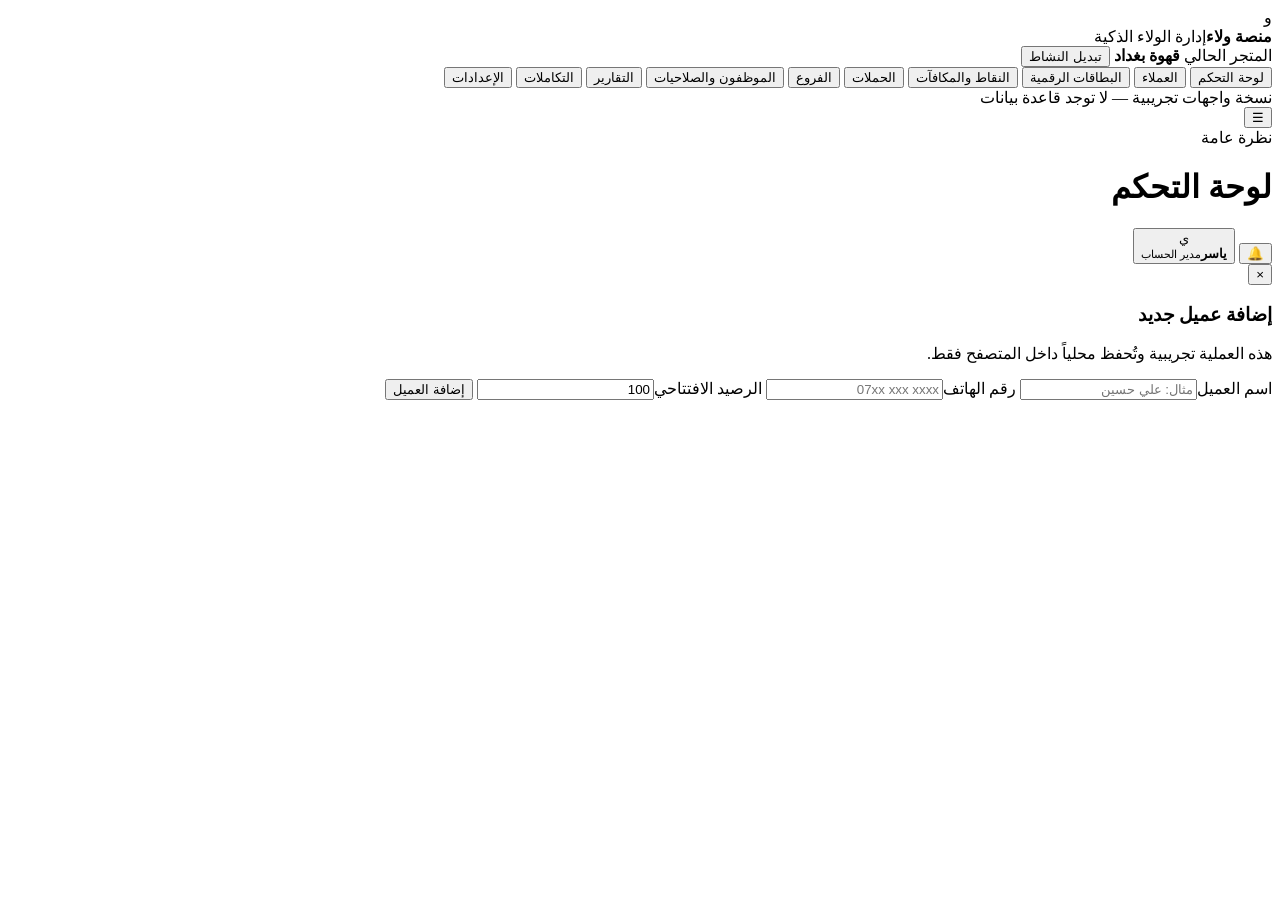
==== index.html @ f23ba0c6 "Initialize frontend demo" ====
<!doctype html>
<html lang="ar" dir="rtl">
<head>
  <meta charset="utf-8" />
  <meta name="viewport" content="width=device-width,initial-scale=1" />
  <title>منصة ولاء — نسخة تجريبية</title>
  <link rel="preconnect" href="https://fonts.googleapis.com">
  <link rel="preconnect" href="https://fonts.gstatic.com" crossorigin>
  <link href="https://fonts.googleapis.com/css2?family=Tajawal:wght@400;500;600;700;800&display=swap" rel="stylesheet">
  <link rel="stylesheet" href="styles.css" />
</head>
<body>
  <div class="app-shell">
    <aside class="sidebar" id="sidebar">
      <div class="brand">
        <div class="brand-mark">و</div>
        <div><strong>منصة ولاء</strong><span>إدارة الولاء الذكية</span></div>
      </div>
      <div class="tenant-box">
        <span>المتجر الحالي</span>
        <strong>قهوة بغداد</strong>
        <button id="tenantBtn">تبديل النشاط</button>
      </div>
      <nav>
        <button class="nav-item active" data-view="dashboard">لوحة التحكم</button>
        <button class="nav-item" data-view="customers">العملاء</button>
        <button class="nav-item" data-view="cards">البطاقات الرقمية</button>
        <button class="nav-item" data-view="rewards">النقاط والمكافآت</button>
        <button class="nav-item" data-view="campaigns">الحملات</button>
        <button class="nav-item" data-view="branches">الفروع</button>
        <button class="nav-item" data-view="team">الموظفون والصلاحيات</button>
        <button class="nav-item" data-view="reports">التقارير</button>
        <button class="nav-item" data-view="integrations">التكاملات</button>
        <button class="nav-item" data-view="settings">الإعدادات</button>
      </nav>
      <div class="sidebar-footer">نسخة واجهات تجريبية — لا توجد قاعدة بيانات</div>
    </aside>

    <main class="main">
      <header class="topbar">
        <button class="menu-btn" id="menuBtn">☰</button>
        <div class="page-title"><span id="eyebrow">نظرة عامة</span><h1 id="pageTitle">لوحة التحكم</h1></div>
        <div class="top-actions">
          <button class="ghost">🔔</button>
          <button class="profile"><span>ي</span><div><strong>ياسر</strong><small>مدير الحساب</small></div></button>
        </div>
      </header>

      <section id="content" class="content"></section>
    </main>
  </div>

  <div class="modal-backdrop" id="modalBackdrop">
    <div class="modal">
      <button class="modal-close" id="modalClose">×</button>
      <h3>إضافة عميل جديد</h3>
      <p>هذه العملية تجريبية وتُحفظ محلياً داخل المتصفح فقط.</p>
      <form id="customerForm">
        <label>اسم العميل<input id="customerName" required placeholder="مثال: علي حسين" /></label>
        <label>رقم الهاتف<input id="customerPhone" required placeholder="07xx xxx xxxx" /></label>
        <label>الرصيد الافتتاحي<input id="customerPoints" type="number" min="0" value="100" /></label>
        <button class="primary wide" type="submit">إضافة العميل</button>
      </form>
    </div>
  </div>

  <script src="app.js"></script>
</body>
</html>
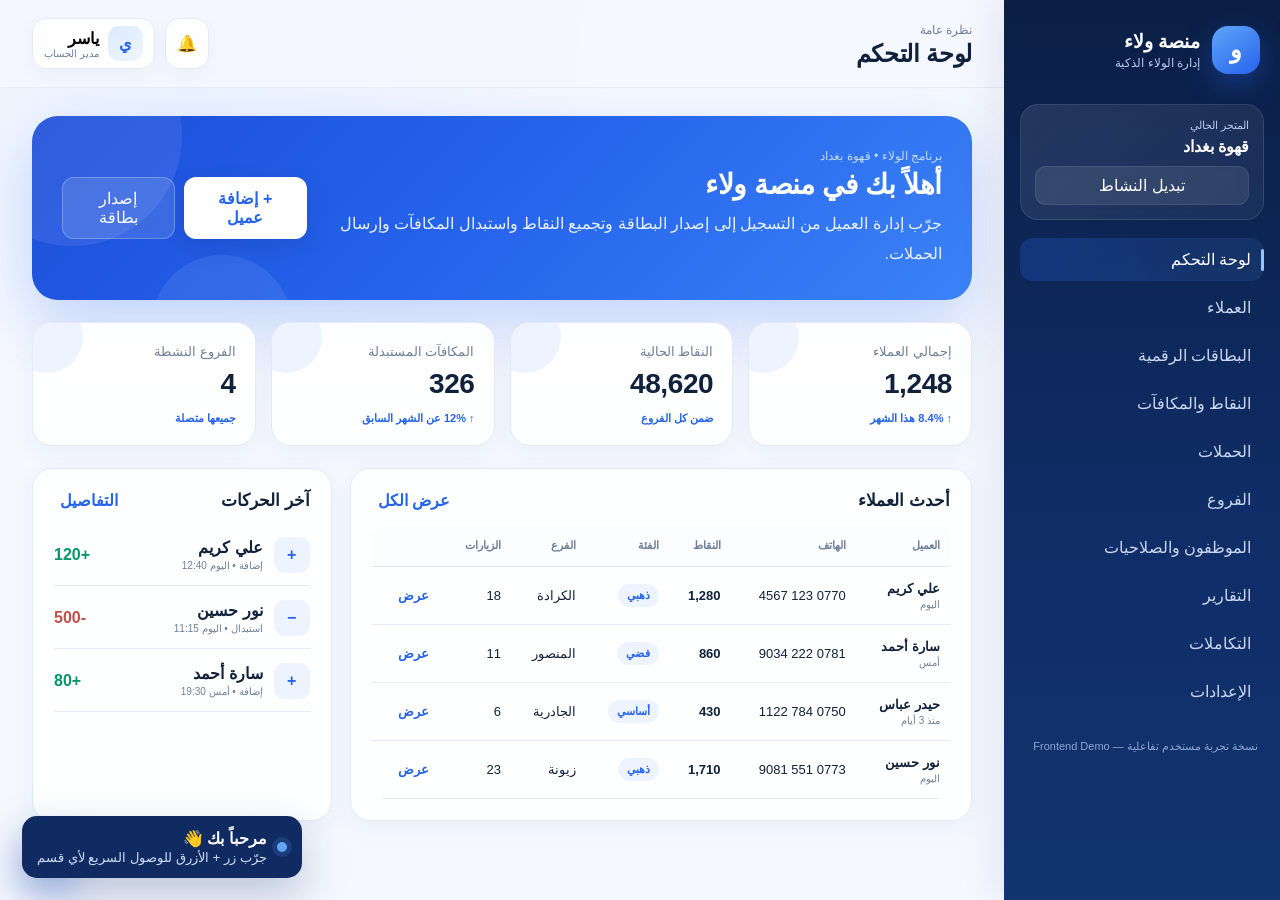
==== commit 13b05a84: "Load modern UX interaction layer" ====
--- a/index.html
+++ b/index.html
@@ -3,7 +3,8 @@
 <head>
   <meta charset="utf-8" />
   <meta name="viewport" content="width=device-width,initial-scale=1" />
-  <title>منصة ولاء — نسخة تجريبية</title>
+  <meta name="theme-color" content="#1d4ed8" />
+  <title>منصة ولاء — تجربة حديثة</title>
   <link rel="preconnect" href="https://fonts.googleapis.com">
   <link rel="preconnect" href="https://fonts.gstatic.com" crossorigin>
   <link href="https://fonts.googleapis.com/css2?family=Tajawal:wght@400;500;600;700;800&display=swap" rel="stylesheet">
@@ -33,7 +34,7 @@
         <button class="nav-item" data-view="integrations">التكاملات</button>
         <button class="nav-item" data-view="settings">الإعدادات</button>
       </nav>
-      <div class="sidebar-footer">نسخة واجهات تجريبية — لا توجد قاعدة بيانات</div>
+      <div class="sidebar-footer">نسخة تجربة مستخدم تفاعلية — Frontend Demo</div>
     </aside>
 
     <main class="main">
@@ -41,29 +42,16 @@
         <button class="menu-btn" id="menuBtn">☰</button>
         <div class="page-title"><span id="eyebrow">نظرة عامة</span><h1 id="pageTitle">لوحة التحكم</h1></div>
         <div class="top-actions">
-          <button class="ghost">🔔</button>
+          <button class="ghost" title="التنبيهات">🔔</button>
           <button class="profile"><span>ي</span><div><strong>ياسر</strong><small>مدير الحساب</small></div></button>
         </div>
       </header>
-
       <section id="content" class="content"></section>
     </main>
   </div>
 
-  <div class="modal-backdrop" id="modalBackdrop">
-    <div class="modal">
-      <button class="modal-close" id="modalClose">×</button>
-      <h3>إضافة عميل جديد</h3>
-      <p>هذه العملية تجريبية وتُحفظ محلياً داخل المتصفح فقط.</p>
-      <form id="customerForm">
-        <label>اسم العميل<input id="customerName" required placeholder="مثال: علي حسين" /></label>
-        <label>رقم الهاتف<input id="customerPhone" required placeholder="07xx xxx xxxx" /></label>
-        <label>الرصيد الافتتاحي<input id="customerPoints" type="number" min="0" value="100" /></label>
-        <button class="primary wide" type="submit">إضافة العميل</button>
-      </form>
-    </div>
-  </div>
-
+  <div class="modal-backdrop" id="modalBackdrop"><div class="modal"></div></div>
   <script src="app.js"></script>
+  <script src="ux.js"></script>
 </body>
 </html>
--- a/styles.css
+++ b/styles.css
@@ -0,0 +1 @@
+:root{--bg:#f5f8ff;--card:#ffffff;--card2:#f9fbff;--text:#10213b;--muted:#6f7f98;--line:#e3eaf5;--primary:#2563eb;--primary2:#1d4ed8;--primary3:#60a5fa;--soft:#eef4ff;--soft2:#f7faff;--danger:#dc2626;--success:#059669;--warning:#d97706;--shadow:0 14px 40px rgba(37,99,235,.08);--shadow-lg:0 24px 70px rgba(37,99,235,.14);--radius:20px}*{box-sizing:border-box}html{scroll-behavior:smooth}body{margin:0;font-family:'Tajawal',sans-serif;background:radial-gradient(circle at 15% 0%,#eaf2ff 0,transparent 30%),var(--bg);color:var(--text);min-height:100vh}button,input,select,textarea{font:inherit}button{transition:.22s ease}.app-shell{display:flex;min-height:100vh}.sidebar{width:276px;background:linear-gradient(180deg,#0b1f45 0%,#0f2d67 58%,#12346f 100%);color:#fff;padding:22px 16px;position:fixed;top:0;right:0;bottom:0;overflow:auto;box-shadow:-10px 0 35px rgba(9,30,66,.08);z-index:40}.brand{display:flex;gap:12px;align-items:center;margin-bottom:20px;padding:4px 4px 10px}.brand-mark{width:48px;height:48px;border-radius:16px;background:linear-gradient(145deg,#60a5fa,#2563eb);display:grid;place-items:center;font-weight:800;font-size:24px;box-shadow:0 10px 28px rgba(37,99,235,.35)}.brand strong{display:block;font-size:19px}.brand span{display:block;font-size:12px;color:#b7caee;margin-top:3px}.tenant-box{background:linear-gradient(135deg,rgba(255,255,255,.10),rgba(255,255,255,.05));border:1px solid rgba(255,255,255,.10);padding:14px;border-radius:18px;margin-bottom:18px;backdrop-filter:blur(10px)}.tenant-box span{display:block;font-size:11px;color:#b7caee}.tenant-box strong{display:block;margin:5px 0 10px}.tenant-box button{width:100%;background:rgba(255,255,255,.09);border:1px solid rgba(255,255,255,.08);color:#fff;padding:9px;border-radius:11px;cursor:pointer}.tenant-box button:hover{background:rgba(255,255,255,.16);transform:translateY(-1px)}.sidebar nav{display:grid;gap:5px}.nav-item{border:0;background:transparent;color:#cbd8f0;text-align:right;padding:12px 13px;border-radius:13px;cursor:pointer;position:relative;font-weight:500}.nav-item:before{content:'';position:absolute;right:0;top:50%;width:3px;height:0;border-radius:10px;background:#93c5fd;transform:translateY(-50%);transition:.2s}.nav-item:hover{background:rgba(255,255,255,.07);color:#fff;transform:translateX(-2px)}.nav-item.active{background:linear-gradient(90deg,rgba(37,99,235,.26),rgba(96,165,250,.10));color:#fff}.nav-item.active:before{height:22px}.sidebar-footer{font-size:11px;color:#8ea7d5;margin-top:24px;line-height:1.7;padding:0 6px}.main{margin-right:276px;width:calc(100% - 276px)}.topbar{height:88px;background:rgba(245,248,255,.88);display:flex;align-items:center;justify-content:space-between;padding:0 32px;position:sticky;top:0;z-index:20;border-bottom:1px solid rgba(227,234,245,.8);backdrop-filter:blur(18px)}.page-title span{font-size:12px;color:var(--muted)}.page-title h1{margin:2px 0 0;font-size:24px;letter-spacing:-.3px}.top-actions{display:flex;gap:10px}.ghost,.profile{border:1px solid var(--line);background:rgba(255,255,255,.9);border-radius:14px;box-shadow:0 6px 20px rgba(27,58,118,.04)}.ghost{width:44px;cursor:pointer}.ghost:hover,.profile:hover{transform:translateY(-2px);box-shadow:0 10px 24px rgba(37,99,235,.09)}.profile{display:flex;align-items:center;gap:9px;padding:7px 11px;cursor:pointer}.profile>span{width:35px;height:35px;border-radius:11px;background:linear-gradient(145deg,#dbeafe,#eff6ff);display:grid;place-items:center;color:var(--primary);font-weight:800}.profile strong,.profile small{display:block;text-align:right}.profile small{color:var(--muted);font-size:10px}.menu-btn{display:none}.content{padding:28px 32px 54px;animation:contentIn .35s ease}.hero{background:linear-gradient(135deg,#1d4ed8 0%,#2563eb 48%,#3b82f6 100%);border-radius:26px;color:#fff;padding:30px;display:flex;justify-content:space-between;align-items:center;box-shadow:0 24px 60px rgba(37,99,235,.24);margin-bottom:22px;position:relative;overflow:hidden}.hero:before,.hero:after{content:'';position:absolute;border-radius:50%;background:rgba(255,255,255,.08)}.hero:before{width:220px;height:220px;left:-70px;top:-90px}.hero:after{width:140px;height:140px;left:120px;bottom:-95px}.hero>*{position:relative;z-index:1}.hero h2{margin:4px 0 8px;font-size:28px;letter-spacing:-.4px}.hero p{margin:0;color:#e8f1ff;max-width:650px;line-height:1.9}.hero-kicker{font-size:12px;color:#bfdbfe}.hero-actions{display:flex;gap:9px}.hero .light{background:#fff;color:var(--primary);box-shadow:0 8px 22px rgba(8,29,76,.13)}.ghost-light{background:rgba(255,255,255,.12);border:1px solid rgba(255,255,255,.25);color:#fff;padding:11px 16px;border-radius:12px;cursor:pointer}.ghost-light:hover{background:rgba(255,255,255,.2);transform:translateY(-2px)}.stats{display:grid;grid-template-columns:repeat(4,1fr);gap:15px;margin-bottom:22px}.stat,.panel{background:rgba(255,255,255,.94);border:1px solid var(--line);border-radius:var(--radius);box-shadow:0 7px 24px rgba(27,58,118,.05)}.stat{padding:19px;position:relative;overflow:hidden;transition:.22s ease}.stat:after{content:'';position:absolute;left:-22px;top:-22px;width:72px;height:72px;border-radius:50%;background:var(--soft)}.stat:hover{transform:translateY(-4px);box-shadow:var(--shadow)}.stat small{color:var(--muted)}.stat strong{display:block;font-size:28px;margin:8px 0;letter-spacing:-.4px}.stat span{font-size:11px;color:var(--primary);font-weight:600}.grid-2{display:grid;grid-template-columns:1.35fr .65fr;gap:18px}.panel{padding:21px}.panel-head{display:flex;justify-content:space-between;align-items:center;margin-bottom:14px}.panel h3{margin:0;font-size:17px}.muted{color:var(--muted)}.primary,.secondary{border:0;padding:11px 16px;border-radius:12px;cursor:pointer;font-weight:700}.primary{background:linear-gradient(135deg,var(--primary),var(--primary2));color:#fff;box-shadow:0 8px 20px rgba(37,99,235,.18)}.primary:hover{transform:translateY(-2px);box-shadow:0 12px 26px rgba(37,99,235,.25)}.secondary{background:#fff;color:var(--text);border:1px solid var(--line)}.secondary:hover{border-color:#bfdbfe;background:#f8fbff}.wide{width:100%}.span-2{grid-column:1/-1}.link-btn,.table-action,.danger-link{border:0;background:transparent;cursor:pointer}.link-btn,.table-action{color:var(--primary);font-weight:700}.danger-link{color:var(--danger)}.table-wrap{overflow:auto;border-radius:14px}table{width:100%;border-collapse:collapse}th,td{padding:14px 10px;border-bottom:1px solid var(--line);text-align:right;font-size:13px;white-space:nowrap}th{color:var(--muted);font-size:11px;background:#fbfdff;position:sticky;top:0}tbody tr{transition:.18s}tbody tr:hover{background:#f8fbff}.row-sub{display:block;color:var(--muted);font-size:10px;margin-top:3px}.badge{display:inline-block;padding:5px 9px;border-radius:99px;background:var(--soft);color:var(--primary);font-size:11px;font-weight:700}.badge.success{background:#e9f9f2;color:#08775a}.muted-badge{background:#f1f4f8;color:#77808a}.view-head{display:flex;justify-content:space-between;align-items:center;margin-bottom:20px}.view-head h2{margin:0;letter-spacing:-.3px}.toolbar{display:flex;justify-content:space-between;align-items:center;gap:14px;margin-bottom:14px}.toolbar input{max-width:390px;width:100%;padding:12px 14px;border:1px solid var(--line);border-radius:13px;background:#fff;outline:none;transition:.2s}.toolbar input:focus{border-color:#93c5fd;box-shadow:0 0 0 4px #dbeafe}.cards-grid{display:grid;grid-template-columns:repeat(3,1fr);gap:16px}.mini-card{background:rgba(255,255,255,.95);border:1px solid var(--line);border-radius:20px;padding:19px;transition:.22s ease;box-shadow:0 6px 18px rgba(27,58,118,.04)}.mini-card:hover{transform:translateY(-4px);box-shadow:var(--shadow)}.mini-card h3{margin:0 0 6px}.loyalty-card{min-height:210px;border-radius:24px;background:linear-gradient(145deg,#123a8d,#2563eb 60%,#60a5fa);color:#fff;padding:23px;position:relative;overflow:hidden;box-shadow:0 22px 45px rgba(37,99,235,.23)}.loyalty-card:after{content:'';position:absolute;width:190px;height:190px;background:rgba(255,255,255,.08);border-radius:50%;left:-50px;top:-50px}.loyalty-card:before{content:'';position:absolute;width:90px;height:90px;background:rgba(255,255,255,.06);border-radius:50%;right:30px;bottom:-35px}.loyalty-card small{color:#dbeafe}.loyalty-card .points{font-size:35px;font-weight:800;margin-top:44px}.loyalty-card.compact{min-height:190px;margin-bottom:16px}.loyalty-card.big{min-height:280px}.card-bottom{display:flex;justify-content:space-between;position:absolute;left:22px;right:22px;bottom:22px}.cards-layout{display:grid;grid-template-columns:1.15fr .85fr;gap:18px;margin-bottom:22px}.card-row,.customer-profile{display:flex;align-items:center;gap:12px}.avatar,.avatar-lg{display:grid;place-items:center;background:linear-gradient(145deg,#dbeafe,#eff6ff);color:var(--primary);font-weight:800;border-radius:15px}.avatar{width:42px;height:42px}.avatar-lg{width:58px;height:58px;font-size:22px}.section-title{margin:26px 0 14px}.profile-stats{display:grid;grid-template-columns:1fr 1fr;gap:12px;margin:18px 0}.profile-stats>div{background:var(--soft2);border:1px solid #edf2fb;border-radius:14px;padding:14px}.profile-stats small,.profile-stats strong{display:block}.profile-stats strong{font-size:22px;margin-top:5px}.quick-actions{display:grid;grid-template-columns:repeat(3,1fr);gap:8px}.rule-box{display:flex;align-items:center;gap:10px;background:linear-gradient(135deg,#eff6ff,#f8fbff);padding:18px;border-radius:15px;margin-top:14px;border:1px solid #dbeafe}.rule-box strong{font-size:22px;color:var(--primary)}.big-number{font-size:44px;font-weight:800;margin:15px 0 0}.reward-top,.branch-head{display:flex;justify-content:space-between;align-items:center}.reward-icon,.branch-icon{width:44px;height:44px;border-radius:13px;background:var(--soft);display:grid;place-items:center;color:var(--primary)}.reward-cost{font-size:26px;font-weight:800;color:var(--primary)}.reward-cost small{font-size:12px}.setting-summary{display:flex;justify-content:space-between;gap:15px;padding:13px 0;border-bottom:1px solid var(--line);font-size:13px}.setting-summary span{color:var(--muted)}.permission{font-size:11px;background:#f4f7fb;padding:5px 8px;border-radius:8px}.activity-list{display:grid;gap:2px}.activity{display:grid;grid-template-columns:auto 1fr auto;align-items:center;gap:11px;padding:12px 0;border-bottom:1px solid var(--line)}.activity-icon{width:36px;height:36px;border-radius:11px;background:var(--soft);display:grid;place-items:center;color:var(--primary);font-weight:800}.activity small{display:block;color:var(--muted);font-size:10px;margin-top:3px}.positive{color:var(--success)}.negative{color:#c34f4b}.fake-chart{height:230px;display:flex;align-items:end;gap:14px;padding-top:25px}.fake-chart>div{height:100%;flex:1;display:flex;flex-direction:column;justify-content:end;align-items:center;gap:8px}.fake-chart span{width:100%;max-width:34px;background:linear-gradient(180deg,#60a5fa,#2563eb);border-radius:9px 9px 3px 3px;transition:.25s}.fake-chart span:hover{filter:brightness(1.08);transform:scaleX(1.08)}.fake-chart small{color:var(--muted)}.progress-row{display:grid;grid-template-columns:90px 1fr 38px;align-items:center;gap:9px;margin:16px 0;font-size:12px}.progress{height:9px;background:#edf2fa;border-radius:99px;overflow:hidden}.progress i{display:block;height:100%;background:linear-gradient(90deg,#60a5fa,#2563eb);border-radius:99px}.integration{display:flex;flex-direction:column;gap:12px}.integration-logo{width:54px;height:54px;border-radius:15px;display:grid;place-items:center;font-size:24px;font-weight:800}.google{background:#eef4ff;color:#2563eb}.apple{background:#f4f5f7}.wa{background:#eaf9ef;color:#1b8b4f}.settings-grid{display:grid;grid-template-columns:1fr 1fr;gap:18px}.switch-row{display:flex;justify-content:space-between;align-items:center;padding:14px 0;border-bottom:1px solid var(--line)}.switch{width:48px;height:27px;border-radius:99px;background:#d9e1ec;padding:3px;cursor:pointer}.switch.on{background:linear-gradient(90deg,#60a5fa,#2563eb)}.switch i{display:block;width:21px;height:21px;border-radius:50%;background:#fff;transition:.2s;box-shadow:0 2px 6px rgba(15,33,59,.15)}.switch.on i{transform:translateX(-21px)}.business-form{display:grid;grid-template-columns:repeat(3,1fr) auto;gap:12px;align-items:end;margin-top:16px}.business-form label{font-size:12px}.business-form input{width:100%;margin-top:6px;padding:11px;border:1px solid var(--line);border-radius:11px;outline:none}.business-form input:focus{border-color:#93c5fd;box-shadow:0 0 0 4px #dbeafe}.mt{margin-top:18px}.modal-backdrop{position:fixed;inset:0;background:rgba(9,30,66,.42);display:none;align-items:center;justify-content:center;z-index:100;padding:20px;backdrop-filter:blur(5px)}.modal-backdrop.show{display:flex;animation:fadeIn .2s ease}.modal{background:#fff;border-radius:24px;width:min(540px,100%);max-height:90vh;overflow:auto;padding:25px;box-shadow:var(--shadow-lg);position:relative;animation:modalIn .25s ease}.modal-close{position:absolute;left:16px;top:14px;border:0;background:#f1f5fb;width:34px;height:34px;border-radius:50%;font-size:20px;cursor:pointer}.modal h3{margin-top:0}.modal label{display:block;font-size:13px;margin:0}.modal input,.modal select,.modal textarea{width:100%;padding:12px;border:1px solid var(--line);border-radius:11px;margin-top:7px;outline:none;background:#fff;transition:.2s}.modal textarea{min-height:100px;resize:vertical}.modal input:focus,.modal select:focus,.modal textarea:focus{border-color:#93c5fd;box-shadow:0 0 0 4px #dbeafe}.form-grid{display:grid;grid-template-columns:1fr 1fr;gap:14px}.select-list{display:grid;gap:9px}.select-list button{border:1px solid var(--line);background:#fff;border-radius:13px;padding:13px;text-align:right;display:flex;justify-content:space-between;cursor:pointer}.select-list button:hover{border-color:#93c5fd;background:#f8fbff}.select-list small{color:var(--muted)}.ux-toast-wrap{position:fixed;left:22px;bottom:22px;z-index:300;display:grid;gap:10px}.ux-toast{min-width:250px;max-width:360px;background:#102a62;color:#fff;border-radius:15px;padding:13px 15px;box-shadow:0 18px 45px rgba(15,42,98,.25);animation:toastIn .3s ease;display:flex;align-items:center;gap:10px}.ux-toast b{display:block}.ux-toast small{display:block;color:#cfe0ff;margin-top:2px}.ux-dot{width:10px;height:10px;border-radius:50%;background:#60a5fa;box-shadow:0 0 0 5px rgba(96,165,250,.15)}.ux-fab{position:fixed;left:22px;bottom:22px;width:54px;height:54px;border:0;border-radius:18px;background:linear-gradient(145deg,#3b82f6,#1d4ed8);color:#fff;font-size:25px;box-shadow:0 14px 35px rgba(37,99,235,.3);cursor:pointer;z-index:90}.ux-fab:hover{transform:translateY(-3px) rotate(4deg)}.ux-spotlight{position:fixed;inset:0;background:rgba(7,24,55,.48);z-index:210;display:none;align-items:flex-start;justify-content:center;padding-top:12vh;backdrop-filter:blur(4px)}.ux-spotlight.show{display:flex}.ux-command{width:min(620px,92vw);background:#fff;border-radius:22px;padding:16px;box-shadow:var(--shadow-lg)}.ux-command input{width:100%;padding:14px 16px;border:1px solid var(--line);border-radius:14px;outline:none}.ux-command input:focus{border-color:#93c5fd;box-shadow:0 0 0 4px #dbeafe}.ux-command-list{display:grid;gap:7px;margin-top:12px}.ux-command-list button{border:0;background:#f8fbff;padding:12px 14px;border-radius:12px;text-align:right;cursor:pointer;color:var(--text)}.ux-command-list button:hover{background:#eef4ff;color:var(--primary)}@keyframes contentIn{from{opacity:0;transform:translateY(6px)}to{opacity:1;transform:none}}@keyframes fadeIn{from{opacity:0}to{opacity:1}}@keyframes modalIn{from{opacity:0;transform:translateY(10px) scale(.985)}to{opacity:1;transform:none}}@keyframes toastIn{from{opacity:0;transform:translateY(12px)}to{opacity:1;transform:none}}@media(max-width:1100px){.stats{grid-template-columns:repeat(2,1fr)}.cards-grid{grid-template-columns:repeat(2,1fr)}.business-form{grid-template-columns:1fr 1fr}.cards-layout{grid-template-columns:1fr}}@media(max-width:780px){.sidebar{transform:translateX(100%);transition:.25s;z-index:50;width:282px}.sidebar.open{transform:translateX(0)}.main{margin-right:0;width:100%}.menu-btn{display:block;border:1px solid var(--line);background:#fff;border-radius:11px;padding:8px 11px;color:var(--primary)}.topbar{padding:0 16px}.content{padding:18px 16px 40px}.profile div{display:none}.hero{align-items:flex-start;gap:17px;flex-direction:column;padding:23px}.hero-actions{width:100%}.hero-actions button{flex:1}.stats{grid-template-columns:1fr 1fr}.grid-2,.settings-grid{grid-template-columns:1fr}.cards-grid{grid-template-columns:1fr}.toolbar{align-items:stretch;flex-direction:column}.quick-actions{grid-template-columns:1fr}.business-form{grid-template-columns:1fr}.form-grid{grid-template-columns:1fr}.span-2{grid-column:auto}.progress-row{grid-template-columns:75px 1fr 34px}.ux-fab{left:16px;bottom:16px}.ux-toast-wrap{left:16px;right:16px;bottom:80px}.ux-toast{max-width:none;min-width:0}}@media(max-width:480px){.stats{grid-template-columns:1fr}.page-title h1{font-size:20px}.hero h2{font-size:23px}.view-head{align-items:flex-start;gap:12px;flex-direction:column}.view-head .primary,.view-head .secondary{width:100%}.topbar{height:78px}.content{padding-top:15px}}
